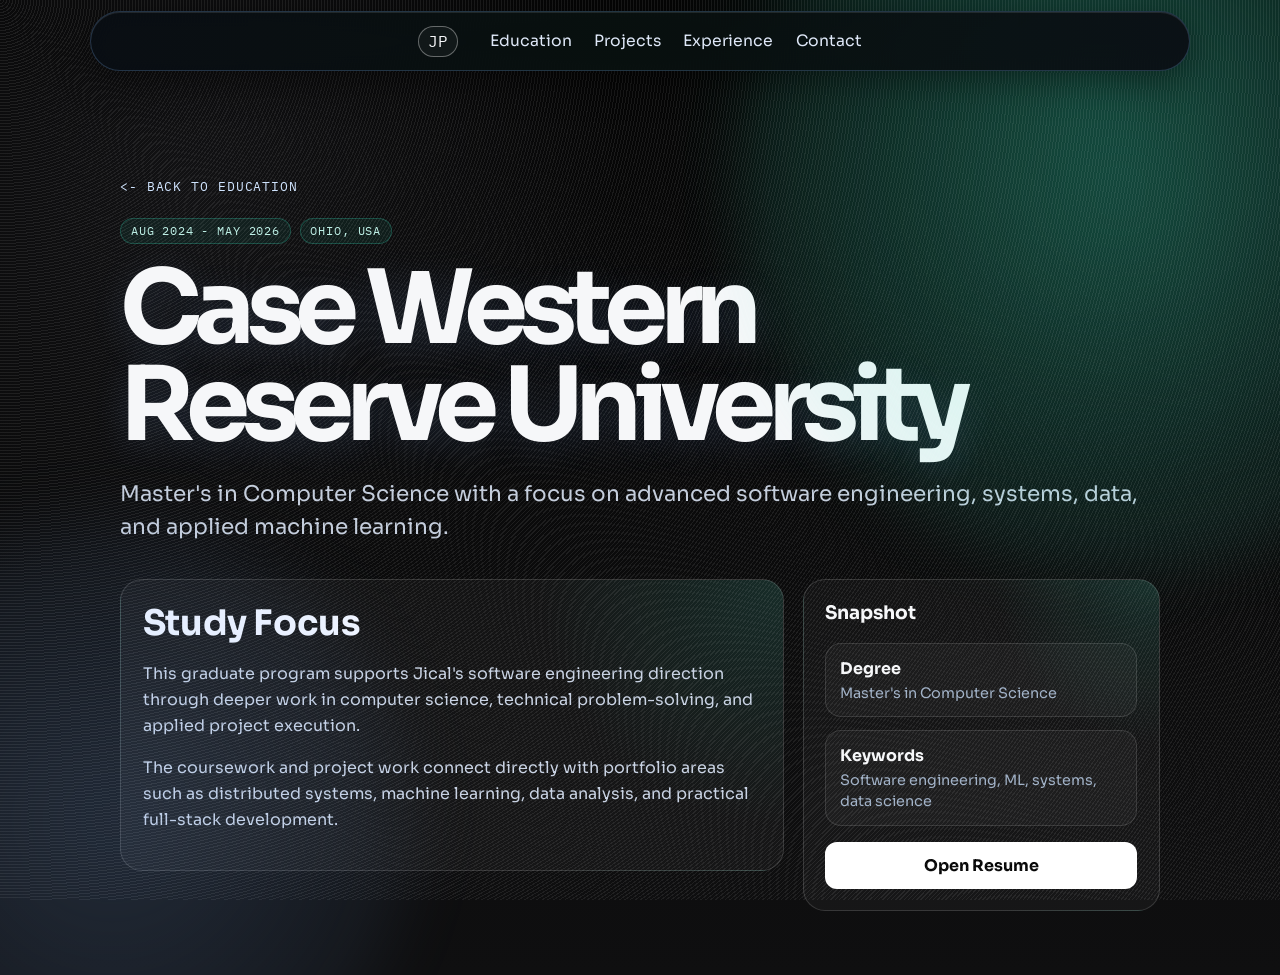
==== education/case-western-ms.html @ 899ad7bf "Add files via upload" ====
<!DOCTYPE html>
<html lang="en">
<head><meta charset="UTF-8" /><meta name="viewport" content="width=device-width, initial-scale=1.0" /><title>Case Western Reserve University | Jical Patel</title><link rel="preconnect" href="https://fonts.googleapis.com" /><link rel="preconnect" href="https://fonts.gstatic.com" crossorigin /><link href="https://fonts.googleapis.com/css2?family=Sora:wght@400;600;700&family=IBM+Plex+Mono:wght@400;500&display=swap" rel="stylesheet" /><link rel="stylesheet" href="../styles.css" /></head>
<body class="detail-page"><div class="grain"></div><header class="site-header"><a class="logo" href="../index.html#top">JP</a><nav><a href="../index.html#education">Education</a><a href="../index.html#projects">Projects</a><a href="../index.html#experience">Experience</a><a href="../index.html#contact">Contact</a></nav></header><main><section class="detail-hero"><a class="back-link" href="../index.html#education"><- Back to education</a><div class="detail-kicker"><span>Aug 2024 - May 2026</span><span>Ohio, USA</span></div><h1>Case Western Reserve University</h1><p class="detail-lead">Master's in Computer Science with a focus on advanced software engineering, systems, data, and applied machine learning.</p></section><section class="detail-layout"><article class="detail-panel"><h2>Study Focus</h2><p>This graduate program supports Jical's software engineering direction through deeper work in computer science, technical problem-solving, and applied project execution.</p><p>The coursework and project work connect directly with portfolio areas such as distributed systems, machine learning, data analysis, and practical full-stack development.</p></article><aside class="detail-panel"><h3>Snapshot</h3><div class="stat-grid"><div class="stat"><strong>Degree</strong><span>Master's in Computer Science</span></div><div class="stat"><strong>Keywords</strong><span>Software engineering, ML, systems, data science</span></div></div><div class="detail-actions"><a class="btn" href="../assets/Jical_Resume.pdf">Open Resume</a></div></aside></section></main></body>
</html>
---- styles.css ----
:root {
  --bg: #050505;
  --bg2: #0f0f10;
  --text: #f6f7f9;
  --muted: #adb0b8;
  --accent: #ffffff;
  --accent-2: #35e6c1;
  --accent-3: #7fb3ff;
  --card: rgba(255, 255, 255, 0.04);
  --border: rgba(255, 255, 255, 0.16);
  --content-w: 1040px;
  --glow-shift: 0px;
}

* {
  box-sizing: border-box;
}

html,
body {
  margin: 0;
  padding: 0;
}

body {
  font-family: "Sora", sans-serif;
  color: var(--text);
  overflow-x: hidden;
  background:
    radial-gradient(circle at 15% 20%, #121214 0%, transparent 32%),
    radial-gradient(circle at 85% 8%, #0b201a 0%, transparent 30%),
    linear-gradient(180deg, var(--bg), var(--bg2));
}

body::before {
  content: "";
  position: fixed;
  width: 48rem;
  height: 48rem;
  right: -14rem;
  top: -12rem;
  border-radius: 50%;
  background: radial-gradient(circle, rgba(53, 230, 193, 0.24), rgba(53, 230, 193, 0));
  filter: blur(30px);
  transform: translateY(var(--glow-shift));
  pointer-events: none;
}

body::after {
  content: "";
  position: fixed;
  width: 38rem;
  height: 38rem;
  left: -12rem;
  bottom: -14rem;
  border-radius: 50%;
  background: radial-gradient(circle, rgba(127, 179, 255, 0.18), rgba(127, 179, 255, 0));
  filter: blur(34px);
  transform: translateY(calc(var(--glow-shift) * -0.55));
  pointer-events: none;
}

.scroll-progress {
  position: fixed;
  top: 0;
  left: 0;
  height: 3px;
  width: 0;
  z-index: 40;
  background: linear-gradient(90deg, var(--accent-2), var(--accent-3));
  box-shadow: 0 0 20px rgba(53, 230, 193, 0.45);
}

.compact-jp {
  position: fixed;
  top: 0.9rem;
  left: 50%;
  transform: translateX(-50%);
  z-index: 55;
  display: none;
  border: 1px solid rgba(255, 255, 255, 0.45);
  border-radius: 999px;
  padding: 0.35rem 0.72rem;
  background: rgba(9, 9, 9, 0.42);
  color: #ffffff;
  font-family: "IBM Plex Mono", monospace;
  font-size: 1rem;
  cursor: pointer;
  backdrop-filter: blur(10px);
}

.grain {
  position: fixed;
  inset: 0;
  pointer-events: none;
  opacity: 0.08;
  background-image: repeating-radial-gradient(circle at 0 0, #fff, #fff 1px, transparent 1px, transparent 3px);
}

.site-header {
  position: relative;
  top: 0;
  z-index: 20;
  display: flex;
  justify-content: center;
  align-items: center;
  gap: 2rem;
  width: min(1100px, 94vw);
  margin: 0.7rem auto 0;
  padding: 0.85rem 1.2rem;
  border-radius: 999px;
  backdrop-filter: blur(14px);
  background:
    linear-gradient(90deg, rgba(9, 15, 22, 0.74), rgba(8, 19, 17, 0.72) 48%, rgba(10, 12, 20, 0.74)),
    rgba(9, 9, 9, 0.56);
  border: 1px solid rgba(130, 188, 255, 0.22);
  box-shadow: 0 10px 36px rgba(0, 0, 0, 0.4), inset 0 1px 0 rgba(255, 255, 255, 0.1);
  transition: width 240ms ease, padding 240ms ease, background 240ms ease, border-color 240ms ease;
}

.logo {
  font-family: "IBM Plex Mono", monospace;
  display: inline-flex;
  align-items: center;
  justify-content: center;
  color: var(--text);
  text-decoration: none;
  border: 1px solid rgba(255, 255, 255, 0.35);
  border-radius: 999px;
  padding: 0.28rem 0.55rem;
  background: rgba(255, 255, 255, 0.04);
}

nav {
  display: flex;
  gap: 1.4rem;
  flex-wrap: wrap;
  justify-content: center;
  transition: opacity 520ms cubic-bezier(.22,.61,.36,1), transform 520ms cubic-bezier(.22,.61,.36,1), max-width 520ms cubic-bezier(.22,.61,.36,1);
}

nav a {
  color: #dfe8f8;
  text-decoration: none;
  font-size: 0.98rem;
  transition: color 180ms ease, transform 180ms ease, text-shadow 180ms ease;
}

nav a:hover {
  color: var(--accent-2);
  transform: translateY(-1px);
  text-shadow: 0 0 14px rgba(53, 230, 193, 0.45);
}

body.header-compact .site-header {
  position: fixed;
  top: 0.85rem;
  left: 50%;
  transform: translateX(-50%);
  width: min(1100px, 94vw);
  padding: 0.55rem 0.7rem;
  border-radius: 999px;
  background: rgba(9, 13, 20, 0.28);
  border-color: rgba(255, 255, 255, 0.18);
  z-index: 50;
  opacity: 0;
  pointer-events: none;
  transition: opacity 520ms cubic-bezier(.22,.61,.36,1), transform 520ms cubic-bezier(.22,.61,.36,1), background 520ms ease, border-color 520ms ease, padding 520ms ease;
}

body.header-compact .site-header nav {
  max-width: 0;
  overflow: hidden;
  opacity: 0;
  transform: translateX(-14px);
  pointer-events: none;
}

body.header-compact .site-header .logo {
  min-width: 3rem;
  padding: 0.36rem 0.7rem;
  color: #ffffff;
  border-color: rgba(255, 255, 255, 0.45);
  background: rgba(255, 255, 255, 0.08);
  box-shadow: 0 0 16px rgba(127, 179, 255, 0.2);
}

body.header-compact.menu-open .site-header {
  width: min(1100px, 94vw);
  padding: 0.7rem 1.1rem;
  background:
    linear-gradient(90deg, rgba(9, 15, 22, 0.58), rgba(8, 19, 17, 0.54) 48%, rgba(10, 12, 20, 0.58)),
    rgba(9, 9, 9, 0.4);
  opacity: 1;
  pointer-events: auto;
}

body.header-compact.menu-open .site-header nav {
  max-width: 1000px;
  opacity: 1;
  transform: translateX(0);
  pointer-events: auto;
}

body.header-compact .compact-jp:hover + .site-header,
body.header-compact .site-header:hover {
  opacity: 1;
  pointer-events: auto;
}

body.header-compact .compact-jp:hover + .site-header nav,
body.header-compact .site-header:hover nav {
  max-width: 1000px;
  opacity: 1;
  transform: translateX(0);
  pointer-events: auto;
}

body.header-compact .compact-jp {
  display: inline-flex;
  align-items: center;
  justify-content: center;
}

body.header-compact.menu-open .compact-jp {
  display: none;
}

a {
  color: var(--accent-2);
}

.section {
  width: min(var(--content-w), 92vw);
  margin: 0 auto;
  padding: 5.4rem 0;
}

.reveal {
  opacity: 0;
  transform: translateY(32px);
  filter: blur(6px);
  transition: opacity 820ms ease, transform 820ms cubic-bezier(.2,.75,.2,1), filter 820ms ease;
}

.reveal.in-view {
  opacity: 1;
  transform: translateY(0);
  filter: blur(0);
}

h1 {
  font-size: clamp(2.1rem, 7.6vw, 5.6rem);
  line-height: 0.96;
  letter-spacing: -0.03em;
  margin: 0.9rem 0;
  text-shadow: 0 8px 35px rgba(127, 179, 255, 0.14);
}

.hero {
  padding-top: 7.2rem;
  max-width: 1200px;
}

.hero-metrics {
  margin-top: 1rem;
  display: flex;
  gap: 0.65rem;
  flex-wrap: wrap;
}

.hero-metrics span {
  font-size: 0.78rem;
  letter-spacing: 0.03em;
  text-transform: uppercase;
  color: #d8e8ff;
  border: 1px solid rgba(255, 255, 255, 0.16);
  border-radius: 999px;
  padding: 0.33rem 0.64rem;
  background: rgba(255, 255, 255, 0.04);
}

.hero .hero-name {
  display: block;
  color: #f6f7f9;
  text-shadow: 0 10px 28px rgba(127, 179, 255, 0.18);
}

.hero .hero-subtitle {
  display: block;
  background: linear-gradient(90deg, var(--text), var(--accent-3) 60%, var(--accent-2));
  -webkit-background-clip: text;
  background-clip: text;
  color: transparent;
  margin-top: 0.4rem;
}

.hero .hero-subtitle.word-reveal {
  background: none;
}

.hero .hero-subtitle.word-reveal .word {
  background: linear-gradient(90deg, var(--text), var(--accent-3) 60%, var(--accent-2));
  -webkit-background-clip: text;
  background-clip: text;
  color: transparent;
}

.mono {
  font-family: "IBM Plex Mono", monospace;
  color: var(--accent-2);
  letter-spacing: 0.03em;
  font-size: 0.8rem;
}

.lead {
  color: #b8bdc8;
  max-width: 760px;
  font-size: 1.08rem;
  line-height: 1.65;
}

.cta-row {
  margin-top: 1.5rem;
  display: flex;
  gap: 0.8rem;
  flex-wrap: wrap;
}

.btn {
  color: #050505;
  background: var(--accent);
  text-decoration: none;
  font-weight: 700;
  padding: 0.82rem 1.2rem;
  border-radius: 12px;
  transition: transform 180ms ease, box-shadow 180ms ease;
}

.btn:hover {
  transform: translateY(-2px);
  box-shadow: 0 10px 30px rgba(255, 255, 255, 0.2);
}

.btn.ghost {
  background: transparent;
  color: var(--text);
  border: 1px solid var(--border);
}

.btn.ghost:hover {
  border-color: rgba(127, 179, 255, 0.45);
  box-shadow: 0 10px 26px rgba(53, 230, 193, 0.12);
}

.split {
  display: grid;
  grid-template-columns: 1.2fr 1fr;
  gap: 1.4rem;
}

#about {
  padding-top: 3.4rem;
  padding-bottom: 3.4rem;
}

#experience {
  padding-bottom: 1.3rem;
}

#contact {
  padding-top: 1.5rem;
}


.section-bar {
  width: 76px;
  height: 3px;
  border-radius: 999px;
  margin: 0.55rem 0 0.9rem;
  background: linear-gradient(90deg, var(--accent-2), var(--accent-3));
}

.card,
.project,
.item {
  color: var(--text);
  text-decoration: none;
  background: linear-gradient(180deg, rgba(255, 255, 255, 0.06), rgba(255, 255, 255, 0.03));
  border: 1px solid var(--border);
  border-radius: 18px;
  padding: 1.1rem;
  transition: transform 320ms cubic-bezier(.2,.75,.2,1), border-color 220ms ease, background 220ms ease, box-shadow 320ms ease;
}

.card:hover,
.project:hover,
.item:hover {
  transform: translateY(-8px) scale(1.01);
  border-color: rgba(255, 255, 255, 0.3);
  background: linear-gradient(180deg, rgba(255, 255, 255, 0.09), rgba(255, 255, 255, 0.04));
  box-shadow: 0 16px 40px rgba(0, 0, 0, 0.35);
}

.word-reveal {
  display: block;
}

.word-reveal .word {
  display: inline-block;
  opacity: 0;
  transform: translateY(22px) rotateX(18deg);
  filter: blur(6px);
  transition: opacity 560ms ease, transform 680ms cubic-bezier(.2,.75,.2,1), filter 560ms ease;
  will-change: transform, opacity, filter;
}

.word-reveal.word-in .word {
  opacity: 1;
  transform: translateY(0) rotateX(0);
  filter: blur(0);
}

ul {
  margin: 0;
  padding-left: 1.1rem;
}

.project-grid {
  position: relative;
  display: grid;
  gap: 1rem;
}

.project-grid::before,
.timeline::before {
  content: "";
  position: absolute;
  left: 0.45rem;
  top: 0.3rem;
  bottom: 0.3rem;
  width: 1px;
  background: linear-gradient(180deg, rgba(53, 230, 193, 0), rgba(53, 230, 193, 0.62), rgba(127, 179, 255, 0.2));
  box-shadow: 0 0 18px rgba(53, 230, 193, 0.24);
}

.project {
  position: relative;
  overflow: hidden;
  min-height: 0;
  margin-left: 1.65rem;
  padding: 1.25rem 1.25rem 1.1rem;
  isolation: isolate;
}

.project::before {
  content: "";
  position: absolute;
  inset: 0;
  background: linear-gradient(135deg, rgba(53, 230, 193, 0.08), transparent 35%);
  pointer-events: none;
  z-index: -1;
}

.project::after,
.item::after {
  content: "";
  position: absolute;
  left: -1.52rem;
  top: 1.45rem;
  width: 0.72rem;
  height: 0.72rem;
  border: 1px solid rgba(53, 230, 193, 0.9);
  border-radius: 50%;
  background: #07100e;
  box-shadow: 0 0 0 6px rgba(53, 230, 193, 0.08), 0 0 18px rgba(53, 230, 193, 0.45);
}

.project-meta {
  display: flex;
  flex-wrap: wrap;
  gap: 0.45rem;
  margin-bottom: 0.8rem;
  color: #9fd8ff;
  font-family: "IBM Plex Mono", monospace;
  font-size: 0.72rem;
  letter-spacing: 0.08em;
  text-transform: uppercase;
}

.project-meta span {
  border: 1px solid rgba(127, 179, 255, 0.22);
  border-radius: 999px;
  padding: 0.22rem 0.52rem;
  background: rgba(127, 179, 255, 0.08);
}

.project h3 {
  margin-top: 0.05rem;
  margin-bottom: 0.75rem;
  line-height: 1.2;
  font-size: clamp(1.12rem, 2.2vw, 1.45rem);
}

.project p {
  margin: 0;
  line-height: 1.45;
  color: #c7d2e4;
}

.timeline {
  position: relative;
  display: grid;
  gap: 1rem;
}

.item {
  position: relative;
  margin-left: 1.65rem;
  padding: 1.2rem 1.25rem 1.05rem;
}

.year {
  display: inline-block;
  color: var(--accent-2);
  font-family: "IBM Plex Mono", monospace;
  margin-bottom: 0.4rem;
}

.item h3 {
  margin: 0 0 0.25rem;
  color: #f2f6ff;
  font-size: clamp(1.05rem, 2vw, 1.32rem);
}

.item-org {
  display: block;
  margin-bottom: 0.7rem;
  color: #8fb8ff;
  font-size: 0.9rem;
}

.item p {
  color: #c7d2e4;
  line-height: 1.5;
  margin: 0;
}

.tag-list {
  display: flex;
  flex-wrap: wrap;
  gap: 0.45rem;
  margin-top: 0.95rem;
}

.tag-list span {
  color: #defcf6;
  font-size: 0.68rem;
  font-family: "IBM Plex Mono", monospace;
  text-transform: uppercase;
  letter-spacing: 0.06em;
  border: 1px solid rgba(53, 230, 193, 0.25);
  border-radius: 999px;
  padding: 0.25rem 0.5rem;
  background: rgba(53, 230, 193, 0.07);
}

.open-cue {
  display: inline-flex;
  align-items: center;
  gap: 0.35rem;
  margin-top: 1rem;
  color: #f6f7f9;
  font-family: "IBM Plex Mono", monospace;
  font-size: 0.78rem;
  letter-spacing: 0.06em;
  text-transform: uppercase;
}

.open-cue::after {
  content: "->";
  color: var(--accent-2);
  transition: transform 180ms ease;
}

.project:hover .open-cue::after,
.item:hover .open-cue::after {
  transform: translateX(4px);
}

#about-paragraphs p,
#about-closing {
  color: var(--muted);
  line-height: 1.55;
  font-size: 0.96rem;
  max-width: 62ch;
}

#about-paragraphs p {
  margin: 0.55rem 0;
}

#about-paragraphs p:nth-child(n + 3) {
  display: none;
}

#about-closing {
  margin-top: 0.65rem;
  font-style: italic;
}

#about-focus-list {
  list-style: none;
  padding: 0;
  margin: 0.2rem 0 0.8rem;
  display: grid;
  gap: 0.5rem;
}

#about-focus-list li {
  position: relative;
  padding-left: 1.35rem;
  color: #d9e2f4;
  line-height: 1.45;
  font-size: 0.93rem;
}

#about-focus-list li::before {
  content: "";
  position: absolute;
  left: 0;
  top: 0.45rem;
  width: 0.56rem;
  height: 0.56rem;
  border-radius: 50%;
  background: linear-gradient(135deg, var(--accent-2), var(--accent-3));
  box-shadow: 0 0 10px rgba(53, 230, 193, 0.45);
}

.about-impact {
  margin: 0.45rem 0 0.85rem;
  color: #b7c6dd;
  font-size: 0.9rem;
  line-height: 1.5;
}

.about-tags {
  display: flex;
  flex-wrap: wrap;
  gap: 0.45rem;
}

.about-tags span {
  font-size: 0.72rem;
  text-transform: uppercase;
  letter-spacing: 0.06em;
  color: #dff7ff;
  border: 1px solid rgba(127, 179, 255, 0.32);
  background: rgba(127, 179, 255, 0.12);
  border-radius: 999px;
  padding: 0.23rem 0.52rem;
}

h2 {
  color: #f0f5ff;
  font-size: clamp(1.5rem, 3vw, 2.2rem);
  letter-spacing: -0.01em;
  margin: 0 0 1rem;
}

#projects .project h3,
#experience .item .year {
  color: #eaf5ff;
}

footer {
  width: min(var(--content-w), 92vw);
  margin: 0 auto;
  padding: 1.1rem 0 2.5rem;
  color: var(--muted);
  border-top: 1px solid var(--border);
  background: transparent;
  border-radius: 18px;
}

.footer-top {
  border: 1px solid rgba(127, 179, 255, 0.22);
  border-radius: 18px;
  padding: 1.2rem 1.25rem 1.05rem;
  background:
    radial-gradient(circle at 90% 0%, rgba(53, 230, 193, 0.14), transparent 36%),
    linear-gradient(180deg, rgba(255, 255, 255, 0.06), rgba(255, 255, 255, 0.02));
}

.footer-top h2 {
  margin: 1rem 0 0.75rem;
  max-width: 14ch;
  line-height: 1.04;
}

.footer-top .btn {
  margin-top: 2rem;
}

.footer-bottom {
  margin-top: 1.45rem;
  border: 1px solid rgba(255, 255, 255, 0.12);
  border-radius: 16px;
  padding: 1.35rem 1.2rem 1.1rem;
  background: rgba(255, 255, 255, 0.03);
}

.footer-bottom > p {
  margin: 1rem 0 0;
}

.footer-grid {
  display: grid;
  grid-template-columns: minmax(220px, 1.2fr) 1fr 1fr;
  gap: 2.4rem;
  align-items: start;
}

.footer-brand h3 {
  margin: 0 0 0.35rem;
  color: #f4f7ff;
  letter-spacing: 0.01em;
  font-size: clamp(1.7rem, 3.2vw, 2.45rem);
  line-height: 1;
}

.footer-brand p {
  margin: 0;
  color: #aeb9cb;
  font-size: 1.05rem;
}

.footer-links {
  display: grid;
  gap: 0.8rem;
  padding-top: 0.25rem;
}

.footer-links a {
  color: #cbd8ef;
  text-decoration: none;
  font-family: "IBM Plex Mono", monospace;
  text-transform: uppercase;
  letter-spacing: 0.06em;
  font-size: 0.93rem;
  line-height: 1.2;
  transition: color 160ms ease, transform 160ms ease;
}

.footer-links a:hover {
  color: var(--accent-2);
  transform: translateX(2px);
}

.contact-grid {
  display: grid;
  grid-template-columns: repeat(3, minmax(0, 1fr));
  gap: 0.8rem;
}

.contact-grid p {
  margin: 0;
  padding: 0.9rem;
  border: 1px solid rgba(255, 255, 255, 0.12);
  border-radius: 14px;
  background: rgba(255, 255, 255, 0.03);
  line-height: 1.45;
}

footer p {
  margin: 0.2rem 0;
}

.counter-wrap {
  margin-top: 1.1rem;
  display: flex;
  flex-wrap: wrap;
  gap: 0.75rem;
}

.counter-line {
  display: inline-flex;
  align-items: center;
  justify-content: space-between;
  gap: 0.6rem;
  font-weight: 600;
  color: #bfd2f0;
  background: rgba(255, 255, 255, 0.04);
  border: 1px solid rgba(255, 255, 255, 0.2);
  border-radius: 999px;
  padding: 0.42rem 0.55rem 0.42rem 0.78rem;
  backdrop-filter: blur(8px);
}

.digital-count {
  min-width: 4ch;
  text-align: center;
  font-family: "IBM Plex Mono", monospace;
  font-size: 0.96rem;
  font-weight: 700;
  letter-spacing: 0.03em;
  color: #e7fffb;
  background: linear-gradient(135deg, rgba(53, 230, 193, 0.35), rgba(127, 179, 255, 0.35));
  border: 1px solid rgba(255, 255, 255, 0.24);
  border-radius: 999px;
  padding: 0.24rem 0.52rem;
}

.counter-line {
  font-size: 0.72rem;
  text-transform: uppercase;
  letter-spacing: 0.08em;
  color: #9fb0c6;
}

.chatbot-shell {
  position: fixed;
  inset: 0;
  z-index: 90;
  display: grid;
  place-items: end center;
  padding: 1.2rem;
  opacity: 0;
  pointer-events: none;
  transition: opacity 260ms ease;
}

.chatbot-shell.is-open {
  opacity: 1;
  pointer-events: auto;
}

.chatbot-backdrop {
  position: absolute;
  inset: 0;
  background:
    radial-gradient(circle at 50% 100%, rgba(53, 230, 193, 0.16), transparent 34%),
    rgba(0, 0, 0, 0.52);
  backdrop-filter: blur(8px);
}

.chatbot-panel {
  position: relative;
  width: min(720px, 94vw);
  max-height: min(760px, 88vh);
  display: grid;
  grid-template-rows: auto minmax(220px, 1fr) auto auto;
  overflow: hidden;
  border: 1px solid rgba(127, 179, 255, 0.28);
  border-radius: 28px;
  background:
    radial-gradient(circle at 100% 0%, rgba(53, 230, 193, 0.2), transparent 32%),
    linear-gradient(180deg, rgba(15, 20, 28, 0.94), rgba(5, 7, 10, 0.96));
  box-shadow: 0 28px 80px rgba(0, 0, 0, 0.55), inset 0 1px 0 rgba(255, 255, 255, 0.1);
  transform: translateY(22px) scale(0.98);
  transition: transform 360ms cubic-bezier(.2,.75,.2,1);
}

.chatbot-shell.is-open .chatbot-panel {
  transform: translateY(0) scale(1);
}

.chatbot-head {
  display: flex;
  align-items: start;
  justify-content: space-between;
  gap: 1rem;
  padding: 1.2rem 1.2rem 0.95rem;
  border-bottom: 1px solid rgba(255, 255, 255, 0.1);
}

.chatbot-head h2 {
  margin: 0.35rem 0 0;
  font-size: clamp(1.45rem, 3vw, 2.2rem);
  max-width: none;
}

.chatbot-close {
  border: 1px solid rgba(255, 255, 255, 0.16);
  border-radius: 999px;
  padding: 0.45rem 0.7rem;
  color: #dfe8f8;
  background: rgba(255, 255, 255, 0.05);
  cursor: pointer;
  font-family: "IBM Plex Mono", monospace;
  text-transform: uppercase;
  letter-spacing: 0.06em;
  font-size: 0.72rem;
}

.chatbot-close:hover {
  color: var(--accent-2);
  border-color: rgba(53, 230, 193, 0.36);
}

.chatbot-messages {
  display: grid;
  align-content: start;
  gap: 0.8rem;
  padding: 1.1rem;
  overflow-y: auto;
}

.chat-message {
  max-width: 82%;
  padding: 0.82rem 0.9rem;
  border-radius: 18px;
  line-height: 1.5;
  animation: chatPop 260ms ease both;
}

.chat-message p {
  margin: 0;
}

.chat-message.bot {
  justify-self: start;
  color: #d9e4f5;
  border: 1px solid rgba(127, 179, 255, 0.18);
  background: rgba(255, 255, 255, 0.055);
}

.chat-message.user {
  justify-self: end;
  color: #04100d;
  background: linear-gradient(135deg, var(--accent-2), #a9f5ff);
  box-shadow: 0 12px 34px rgba(53, 230, 193, 0.22);
}

.chatbot-suggestions {
  display: flex;
  flex-wrap: wrap;
  gap: 0.5rem;
  padding: 0 1.1rem 1rem;
}

.chatbot-suggestions button {
  border: 1px solid rgba(53, 230, 193, 0.24);
  border-radius: 999px;
  padding: 0.44rem 0.7rem;
  color: #dffcf6;
  background: rgba(53, 230, 193, 0.08);
  cursor: pointer;
  font-family: "IBM Plex Mono", monospace;
  text-transform: uppercase;
  letter-spacing: 0.05em;
  font-size: 0.7rem;
}

.chatbot-suggestions button:hover {
  background: rgba(53, 230, 193, 0.16);
}

.chatbot-form {
  display: grid;
  grid-template-columns: 1fr auto;
  gap: 0.6rem;
  padding: 1rem;
  border-top: 1px solid rgba(255, 255, 255, 0.1);
  background: rgba(255, 255, 255, 0.03);
}

.chatbot-form input {
  width: 100%;
  border: 1px solid rgba(255, 255, 255, 0.16);
  border-radius: 999px;
  padding: 0.85rem 1rem;
  color: #f6f7f9;
  background: rgba(255, 255, 255, 0.06);
  outline: none;
  font: inherit;
}

.chatbot-form input:focus {
  border-color: rgba(53, 230, 193, 0.5);
  box-shadow: 0 0 0 4px rgba(53, 230, 193, 0.08);
}

.chatbot-form button {
  border: 0;
  border-radius: 999px;
  padding: 0.85rem 1rem;
  color: #050505;
  background: #ffffff;
  cursor: pointer;
  font-weight: 700;
}

@keyframes chatPop {
  from {
    opacity: 0;
    transform: translateY(10px) scale(0.98);
  }

  to {
    opacity: 1;
    transform: translateY(0) scale(1);
  }
}

.detail-page .site-header {
  position: sticky;
}

.detail-hero {
  width: min(var(--content-w), 92vw);
  margin: 0 auto;
  padding: 6.5rem 0 2.2rem;
}

.back-link {
  display: inline-flex;
  margin-bottom: 1.4rem;
  color: #cfe4ff;
  font-family: "IBM Plex Mono", monospace;
  text-decoration: none;
  text-transform: uppercase;
  letter-spacing: 0.07em;
  font-size: 0.8rem;
}

.back-link:hover {
  color: var(--accent-2);
}

.detail-kicker {
  display: flex;
  flex-wrap: wrap;
  gap: 0.55rem;
  margin-bottom: 1rem;
}

.detail-kicker span {
  border: 1px solid rgba(53, 230, 193, 0.24);
  border-radius: 999px;
  padding: 0.28rem 0.62rem;
  color: #bcefe5;
  background: rgba(53, 230, 193, 0.07);
  font-family: "IBM Plex Mono", monospace;
  font-size: 0.75rem;
  text-transform: uppercase;
  letter-spacing: 0.07em;
}

.detail-hero h1 {
  margin: 0;
  max-width: 11ch;
  font-size: clamp(3rem, 8vw, 6.6rem);
  line-height: 0.95;
  letter-spacing: -0.08em;
}

.detail-lead {
  max-width: 66ch;
  margin: 1.4rem 0 0;
  color: #c3ccdb;
  font-size: clamp(1.05rem, 2vw, 1.35rem);
  line-height: 1.55;
}

.detail-layout {
  width: min(var(--content-w), 92vw);
  margin: 0 auto 4rem;
  display: grid;
  grid-template-columns: minmax(0, 1.3fr) minmax(240px, 0.7fr);
  gap: 1.2rem;
  align-items: start;
}

.detail-panel {
  border: 1px solid rgba(255, 255, 255, 0.14);
  border-radius: 22px;
  padding: 1.35rem;
  background:
    radial-gradient(circle at 100% 0%, rgba(53, 230, 193, 0.12), transparent 34%),
    rgba(255, 255, 255, 0.035);
}

.detail-panel h2,
.detail-panel h3 {
  margin-top: 0;
}

.detail-panel p,
.detail-panel li {
  color: #c8d2e3;
  line-height: 1.62;
}

.detail-panel li + li {
  margin-top: 0.55rem;
}

.detail-actions {
  display: grid;
  gap: 0.7rem;
  margin-top: 1rem;
}

.detail-actions .btn {
  justify-content: center;
  text-align: center;
}

.stat-grid {
  display: grid;
  gap: 0.8rem;
}

.stat {
  border: 1px solid rgba(255, 255, 255, 0.12);
  border-radius: 16px;
  padding: 0.85rem;
  background: rgba(255, 255, 255, 0.035);
}

.stat strong {
  display: block;
  color: #f6f7f9;
  margin-bottom: 0.2rem;
}

.stat span {
  color: #9fb0c6;
  font-size: 0.9rem;
}

@media (max-width: 860px) {
  .chatbot-shell {
    padding: 0.6rem;
    place-items: end center;
  }

  .chatbot-panel {
    width: 100%;
    max-height: 86vh;
    border-radius: 22px;
  }

  .chatbot-head,
  .chatbot-form {
    padding: 0.9rem;
  }

  .chatbot-form {
    grid-template-columns: 1fr;
  }

  .chat-message {
    max-width: 94%;
  }

  .detail-layout {
    grid-template-columns: 1fr;
  }

  .detail-hero {
    padding-top: 4.5rem;
  }

  .footer-grid {
    grid-template-columns: 1fr;
    gap: 1rem;
  }

  .footer-bottom {
    margin-top: 1.1rem;
    padding: 1rem 0.9rem;
  }

  .footer-top {
    padding: 1.1rem 1rem;
  }

  .footer-top h2 {
    max-width: 100%;
    margin-bottom: 0.95rem;
  }

  .counter-wrap {
    width: 100%;
  }
}

@keyframes reveal {
  from {
    opacity: 0;
    transform: translateY(16px);
  }

  to {
    opacity: 1;
    transform: translateY(0);
  }
}

@media (max-width: 860px) {
  .site-header {
    gap: 0.9rem;
    border-radius: 18px;
    top: 0;
    padding: 0.75rem 0.9rem;
  }

  .split,
  .project-grid,
  .contact-grid {
    grid-template-columns: 1fr;
  }

  nav {
    gap: 0.6rem;
    justify-content: center;
  }

  nav a {
    font-size: 0.86rem;
  }

  .hero {
    padding-top: 6.2rem;
  }

  .section {
    padding: 4.5rem 0;
  }

  .lead {
    font-size: 1rem;
  }

  h2 {
    margin-bottom: 0.85rem;
  }

  .footer-top,
  .footer-bottom {
    padding: 1rem 0.9rem;
  }
}
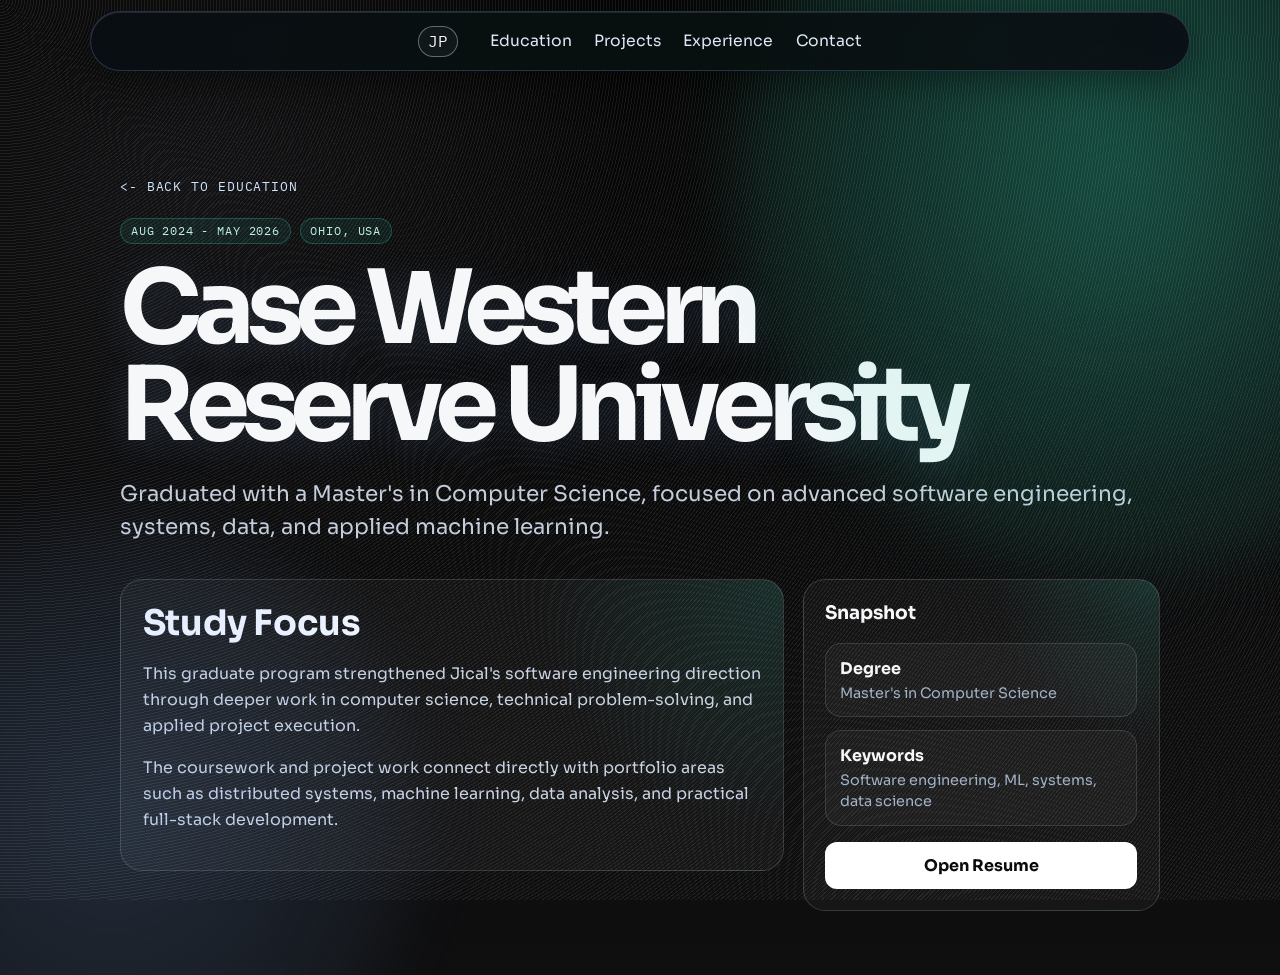
==== commit c1cd6175: "Add files via upload" ====
--- a/education/case-western-ms.html
+++ b/education/case-western-ms.html
@@ -1,5 +1,5 @@
 <!DOCTYPE html>
 <html lang="en">
 <head><meta charset="UTF-8" /><meta name="viewport" content="width=device-width, initial-scale=1.0" /><title>Case Western Reserve University | Jical Patel</title><link rel="preconnect" href="https://fonts.googleapis.com" /><link rel="preconnect" href="https://fonts.gstatic.com" crossorigin /><link href="https://fonts.googleapis.com/css2?family=Sora:wght@400;600;700&family=IBM+Plex+Mono:wght@400;500&display=swap" rel="stylesheet" /><link rel="stylesheet" href="../styles.css" /></head>
-<body class="detail-page"><div class="grain"></div><header class="site-header"><a class="logo" href="../index.html#top">JP</a><nav><a href="../index.html#education">Education</a><a href="../index.html#projects">Projects</a><a href="../index.html#experience">Experience</a><a href="../index.html#contact">Contact</a></nav></header><main><section class="detail-hero"><a class="back-link" href="../index.html#education"><- Back to education</a><div class="detail-kicker"><span>Aug 2024 - May 2026</span><span>Ohio, USA</span></div><h1>Case Western Reserve University</h1><p class="detail-lead">Master's in Computer Science with a focus on advanced software engineering, systems, data, and applied machine learning.</p></section><section class="detail-layout"><article class="detail-panel"><h2>Study Focus</h2><p>This graduate program supports Jical's software engineering direction through deeper work in computer science, technical problem-solving, and applied project execution.</p><p>The coursework and project work connect directly with portfolio areas such as distributed systems, machine learning, data analysis, and practical full-stack development.</p></article><aside class="detail-panel"><h3>Snapshot</h3><div class="stat-grid"><div class="stat"><strong>Degree</strong><span>Master's in Computer Science</span></div><div class="stat"><strong>Keywords</strong><span>Software engineering, ML, systems, data science</span></div></div><div class="detail-actions"><a class="btn" href="../assets/Jical_Resume.pdf">Open Resume</a></div></aside></section></main></body>
+<body class="detail-page"><div class="grain"></div><header class="site-header"><a class="logo" href="../index.html#top">JP</a><nav><a href="../index.html#education">Education</a><a href="../index.html#projects">Projects</a><a href="../index.html#experience">Experience</a><a href="../index.html#contact">Contact</a></nav></header><main><section class="detail-hero"><a class="back-link" href="../index.html#education"><- Back to education</a><div class="detail-kicker"><span>Aug 2024 - May 2026</span><span>Ohio, USA</span></div><h1>Case Western Reserve University</h1><p class="detail-lead">Graduated with a Master's in Computer Science, focused on advanced software engineering, systems, data, and applied machine learning.</p></section><section class="detail-layout"><article class="detail-panel"><h2>Study Focus</h2><p>This graduate program strengthened Jical's software engineering direction through deeper work in computer science, technical problem-solving, and applied project execution.</p><p>The coursework and project work connect directly with portfolio areas such as distributed systems, machine learning, data analysis, and practical full-stack development.</p></article><aside class="detail-panel"><h3>Snapshot</h3><div class="stat-grid"><div class="stat"><strong>Degree</strong><span>Master's in Computer Science</span></div><div class="stat"><strong>Keywords</strong><span>Software engineering, ML, systems, data science</span></div></div><div class="detail-actions"><a class="btn" href="../assets/Jical_Resume.pdf">Open Resume</a></div></aside></section></main></body>
 </html>
--- a/styles.css
+++ b/styles.css
@@ -916,6 +916,7 @@
 
 .chat-message p {
   margin: 0;
+  white-space: pre-line;
 }
 
 .chat-message.bot {
